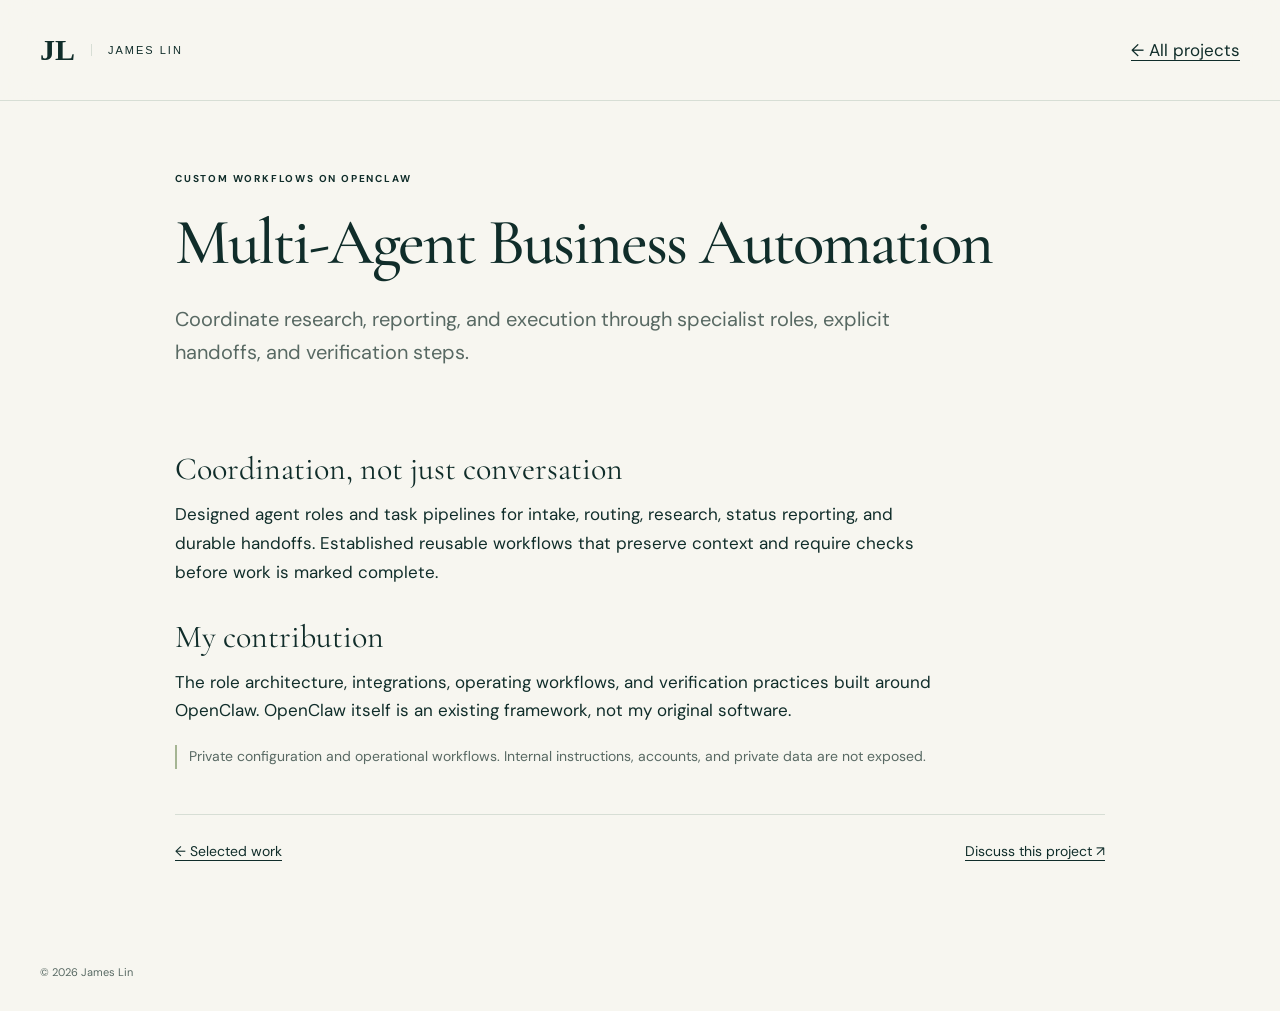
==== projects/agent-automation.html @ 4111d681 "Add privacy-safe project showcase, case studies and accessible motion" ====
<!doctype html><html lang="en"><head><meta charset="utf-8"><meta name="viewport" content="width=device-width,initial-scale=1"><title>Multi-Agent Business Automation — James Lin</title><meta name="description" content="Multi-Agent Business Automation: project case study by James Lin."><link rel="stylesheet" href="../assets/css/portfolio.css"><link rel="stylesheet" href="../assets/css/showcase.css"></head><body><a class="skip" href="#main">Skip to content</a><header class="header"><a class="brand" href="../index.html">JL<span>JAMES LIN</span></a><a href="../index.html#work">← All projects</a></header><main id="main" class="case-page"><p class="eyebrow">CUSTOM WORKFLOWS ON OPENCLAW</p><h1>Multi-Agent Business Automation</h1><p class="case-intro">Coordinate research, reporting, and execution through specialist roles, explicit handoffs, and verification steps.</p><div class="case"><h4>Coordination, not just conversation</h4><p>Designed agent roles and task pipelines for intake, routing, research, status reporting, and durable handoffs. Established reusable workflows that preserve context and require checks before work is marked complete.</p><h4>My contribution</h4><p>The role architecture, integrations, operating workflows, and verification practices built around OpenClaw. OpenClaw itself is an existing framework, not my original software.</p><p class="disclosure">Private configuration and operational workflows. Internal instructions, accounts, and private data are not exposed.</p></div><div class="case-next"><a href="../index.html#work">← Selected work</a><a href="mailto:silversnake@duck.com">Discuss this project ↗</a></div></main><footer>© 2026 James Lin</footer></body></html>
---- assets/css/portfolio.css ----
:root{--ink:#102d2a;--muted:#586963;--paper:#f7f6f0;--line:#d7ded5;--lime:#d5ec87}*{box-sizing:border-box}html{scroll-behavior:smooth;scroll-padding-top:90px}body{margin:0;background:var(--paper);color:var(--ink);font-family:Arial,Helvetica,sans-serif;font-size:16px;line-height:1.65}a{color:inherit;text-decoration-thickness:1px;text-underline-offset:4px}a:hover{text-decoration:underline}a:focus-visible,summary:focus-visible{outline:3px solid #8d540c;outline-offset:5px}.skip{position:fixed;left:15px;top:-100px;background:white;padding:12px;z-index:9}.skip:focus{top:10px}.header{max-width:1280px;margin:auto;padding:25px 40px;display:flex;align-items:center;justify-content:space-between;border-bottom:1px solid var(--line);gap:24px}.brand{font-family:Georgia,serif;font-size:30px;font-weight:bold;text-decoration:none;display:flex;align-items:center;gap:16px}.brand span{font:11px Arial,sans-serif;letter-spacing:2px;border-left:1px solid var(--line);padding-left:16px}.header nav{display:flex;gap:28px;align-items:center;font-size:13px}.header nav a{text-decoration:none}.nav-resume{border:1px solid var(--ink);border-radius:5px;padding:9px 16px}main{max-width:1280px;margin:auto}.hero{padding:86px 40px 68px;display:grid;grid-template-columns:1.25fr 1fr;gap:70px;align-items:center}.eyebrow{font-size:10px;letter-spacing:1.8px;font-weight:700;margin:0 0 22px}.dot{display:inline-block;width:7px;height:7px;border-radius:50%;background:#537454;margin-right:8px}h1,h2{font-family:Georgia,'Times New Roman',serif;font-weight:400;letter-spacing:-2px;line-height:1.06;margin:0}h1{font-size:clamp(48px,5.4vw,72px)}h2{font-size:46px}h3{line-height:1.25;letter-spacing:-.6px}p{margin:0 0 16px}.intro{font-size:18px;line-height:1.75;max-width:570px;margin:26px 0 30px;color:var(--muted)}.actions{display:flex;align-items:center;gap:24px;flex-wrap:wrap}.button{display:inline-flex;gap:30px;align-items:center;background:var(--ink);color:white;text-decoration:none;padding:14px 22px;border-radius:5px;font-size:13px;font-weight:bold}.text-link{font-size:13px;font-weight:bold}.hero-note{font-size:11px;color:var(--muted);margin:27px 0 0}.hero-note span{padding:0 8px}.system{background:#e9ede3;border:1px solid #cfd9cb;padding:26px;border-radius:10px}.system-top{display:flex;justify-content:space-between;font-size:9px;letter-spacing:1.2px;border-bottom:1px solid #ccd6c7;padding-bottom:16px;margin-bottom:20px}.flow>div{display:flex;gap:15px;align-items:center;background:var(--paper);border:1px solid #d4ddd0;border-radius:5px;padding:14px}.flow>div>span{font:12px Georgia;color:#647a60;border-right:1px solid var(--line);padding-right:13px}.flow p{font-size:13px;font-weight:bold;margin:0}.flow small{display:block;font-size:10px;font-weight:normal;color:var(--muted);margin-top:3px}.flow i{display:block;text-align:center;font-style:normal;font-size:16px;line-height:24px;color:#6c8165}.flow .flow-last{background:var(--ink);color:var(--paper);border-color:var(--ink)}.flow-last small,.flow .flow-last>span{color:#d2dfc9}.system-note{font-size:10px;color:var(--muted);margin:20px 0 0}.credentials{margin:0 40px;display:grid;grid-template-columns:1fr 1fr 1.2fr;border-top:1px solid var(--line);border-bottom:1px solid var(--line);padding:24px 0}.credentials p{padding:0 30px;margin:0;border-right:1px solid var(--line)}.credentials p:first-child{padding-left:0}.credentials p:last-child{border:0}.credentials strong{display:block;font-size:21px;letter-spacing:-.6px}.credentials span{font-size:12px;color:var(--muted)}.section{padding:78px 40px 0}.section-heading{display:flex;align-items:flex-end;justify-content:space-between;gap:45px;margin-bottom:32px}.section-heading .eyebrow{margin-bottom:14px}.section-heading>p{max-width:290px;font-size:13px;color:var(--muted);margin:0}.flagship{background:var(--ink);color:#f7f6f0;display:grid;grid-template-columns:1.15fr 1fr;gap:40px;padding:36px;border-radius:8px;margin-bottom:20px;align-items:center}.tags{display:flex;justify-content:space-between;align-items:center;gap:12px;font-size:9px;letter-spacing:1px;color:var(--muted)}.flagship .tags{color:#c3cfc1}.badge{display:inline-block;border:1px solid #d1d9cb;border-radius:3px;font-size:8px;font-weight:bold;letter-spacing:.7px;padding:4px 7px}.badge.light{border-color:#708578;color:#dceacb}.flagship h3{font-size:32px;margin:22px 0 10px}.flagship p{font-size:14px;color:#d0dad2}.flagship .project-lead{font-size:18px;color:#fff}.tech{font-size:11px;color:var(--muted);margin:20px 0}.flagship .tech{color:#c1d5b9}.workspace-visual{padding:23px;border:1px solid #50695c;border-radius:8px;background:#1c3932}.visual-bar{font-size:9px;letter-spacing:1px;display:flex;align-items:center;gap:10px;margin-bottom:24px}.visual-bar>span:last-child{margin-left:auto}.tiny-grid{font-size:22px;color:var(--lime)}.visual-grid{display:grid;grid-template-columns:1fr 1fr;gap:10px}.visual-grid>div{padding:19px 13px;background:#29473c;border:1px solid #496452;border-radius:5px}.visual-grid b{font-size:11px;color:var(--lime);display:block;margin-bottom:20px}.visual-grid strong{display:block;font-size:14px}.visual-grid small{font-size:10px;color:#d0dcca}.visual-bottom{font-size:8px;letter-spacing:.8px;margin-top:22px}.visual-bottom .dot{background:var(--lime)}.workspace-visual>p{font-size:9px;color:#bacbbc;margin:12px 0 0}.project-grid{display:grid;grid-template-columns:1fr 1fr;gap:20px}.project{padding:30px;background:#fffefa;border:1px solid var(--line);border-radius:8px;display:flex;flex-direction:column}.project h3{font-size:24px;margin:22px 0 14px;max-width:370px}.project>p{font-size:14px;color:var(--muted)}.project .tech{margin-top:auto;padding-top:12px}.project.wide{grid-column:1/-1;display:grid;grid-template-columns:1fr 1fr;gap:50px;background:#e9ede3}.wide h3{font-size:30px}.wide p{font-size:14px;color:var(--muted)}.wide details{align-self:center}.experimental{border-color:#9aaa92}details{border-top:1px solid var(--line);font-size:13px}.flagship details{border-color:#50695c}summary{list-style:none;cursor:pointer;font-weight:bold;padding:15px 0 0;display:flex;justify-content:space-between;gap:15px}summary::-webkit-details-marker{display:none}summary>span{font-size:18px;line-height:1}details[open] summary>span{transform:rotate(45deg)}.case{padding-top:16px}.case h4{font-size:13px;margin:10px 0 6px}.case p{font-size:13px;line-height:1.7}.case .disclosure{font-size:11px;color:var(--muted);border-left:2px solid #a5b593;padding-left:12px;margin:20px 0 3px}.flagship .disclosure{color:#c4d3c2}.about{display:grid;grid-template-columns:1fr 1fr;gap:85px}.about-intro{font-size:20px;margin-top:27px}.about>div>p:not(.eyebrow){color:var(--muted)}.about-facts>div{border-top:1px solid var(--line);padding:23px 0 18px}.about-facts .eyebrow{margin:0 0 10px}.about-facts h3{font-size:20px;margin:0 0 10px}.about-facts p:not(.eyebrow){font-size:13px;color:var(--muted);margin-bottom:0}.skills h2{font-size:36px}.skill-columns{display:grid;grid-template-columns:1fr 1fr 1fr;gap:36px;margin-top:30px}.skill-columns>div{border-top:1px solid var(--line)}.skill-columns h3{font-size:15px;margin:20px 0 12px}.skill-columns p{font-size:13px;color:var(--muted)}.earlier{padding:35px 40px 70px}.earlier summary{padding:20px 0}.earlier-links{display:flex;gap:14px 30px;flex-wrap:wrap;padding-bottom:20px}.contact{background:var(--ink);color:var(--paper);padding:60px;margin:0 40px;border-radius:8px}.contact .eyebrow{color:var(--lime)}.contact h2{font-size:56px}.contact>p:not(.eyebrow){color:#c5d3c6;max-width:510px;margin:24px 0}.contact .actions>a:not(.button){font-size:13px}.cream{background:var(--lime);color:var(--ink)}footer{max-width:1280px;margin:auto;padding:30px 40px;display:flex;justify-content:space-between;gap:20px;color:var(--muted);font-size:11px}
@media(max-width:950px){.hero{gap:35px;padding-top:55px}.hero h1{font-size:54px}.flagship{gap:25px;padding:27px}.flagship .tags{align-items:flex-start;flex-direction:column}.about{gap:45px}.section-heading h2{font-size:38px}}
@media(max-width:700px){.header{padding:19px 22px;gap:12px}.brand{font-size:27px}.brand span{display:none}.header nav{gap:16px;font-size:11px}.nav-resume{padding:7px 9px}.hero{grid-template-columns:1fr;padding:48px 22px 36px;gap:34px}.hero h1{font-size:52px;letter-spacing:-2px}.eyebrow{font-size:9px;letter-spacing:1.3px}.intro{font-size:16px;margin:23px 0}.system{padding:21px}.credentials{margin:0 22px;grid-template-columns:1fr;padding:8px 0}.credentials p,.credentials p:first-child{border-right:0;border-bottom:1px solid var(--line);padding:16px 0;display:flex;justify-content:space-between;align-items:center;gap:12px}.credentials strong{font-size:17px}.credentials span{font-size:10px;text-align:right;max-width:160px}.section{padding:50px 22px 0}.section-heading{display:block;margin-bottom:26px}.section-heading>p{margin-top:20px;max-width:none}.section-heading h2,h2{font-size:37px;letter-spacing:-1.4px}.flagship{grid-template-columns:1fr;padding:24px;gap:30px}.flagship h3{font-size:28px}.project-grid{grid-template-columns:1fr}.project{padding:24px}.project.wide{grid-template-columns:1fr;gap:0}.project h3{font-size:24px}.about{grid-template-columns:1fr;gap:25px}.skill-columns{grid-template-columns:1fr;gap:10px}.skills h2{font-size:34px}.earlier{padding:25px 22px 45px}.contact{margin:0 22px;padding:32px 25px}.contact h2{font-size:43px}.actions{gap:18px}.hero .actions{align-items:flex-start;flex-direction:column}footer{padding:25px 22px;flex-wrap:wrap;font-size:10px}footer>span:nth-child(2){display:none}.visual-grid strong{font-size:13px}.system-top{font-size:8px}}
@media(prefers-reduced-motion:reduce){html{scroll-behavior:auto}}
---- assets/css/showcase.css ----
@font-face{font-family:DM;src:url('../fonts/DMSans[opsz,wght].ttf') format('truetype');font-weight:100 1000;font-display:swap}@font-face{font-family:Cormorant;src:url('../fonts/CormorantGaramond[wght].ttf') format('truetype');font-weight:300 700;font-display:swap}
body{font-family:DM,Arial,sans-serif;font-size:17px}.header{position:sticky;top:0;z-index:20;background:rgba(247,246,240,.94);backdrop-filter:blur(18px)}.header nav a[aria-current]{color:#365b28;text-decoration:underline;text-decoration-thickness:2px}.header nav a{padding-top:8px;padding-bottom:8px}h1,h2{font-family:Cormorant,Georgia,serif;font-weight:500}.hero{position:relative;isolation:isolate;grid-template-columns:1.05fr 1fr;gap:40px;padding-top:95px;padding-bottom:100px;overflow:hidden}.hero>div:not(.ambient){position:relative;z-index:1}.hero h1{font-size:clamp(48px,5.6vw,77px);line-height:.99;letter-spacing:-2.3px}.hero h1 em{font-weight:400;color:#536c4a;font-style:italic}.hero .eyebrow{font-size:10px;letter-spacing:1.25px}.hero .intro{font-size:17px;max-width:480px}.hero-product{transform:translateY(var(--parallax,0px)) rotate(-2deg);background:#fffefa;border:1px solid #bdcab8;border-radius:12px;padding:8px;box-shadow:0 30px 65px -25px #16352c66;will-change:transform}.hero-product img{display:block;width:100%;height:auto;border-radius:4px}.browser-chrome{display:flex;justify-content:space-between;gap:15px;padding:8px 8px 13px;color:#647362;font-size:9px;letter-spacing:1px}.browser-chrome span{letter-spacing:3px;color:#abb9a1}.hero-product>p{font-size:10px;padding:8px;margin:0;color:#52634f}.product-label{position:absolute;right:15px;bottom:-25px;background:var(--ink);color:var(--paper);font-size:11px;padding:11px 16px;border-radius:4px;text-decoration:none;box-shadow:0 8px 20px #102d2a22}.ambient{position:absolute;inset:0;z-index:-1;overflow:hidden;pointer-events:none;background:radial-gradient(ellipse at 75% 50%,#e4ebd5 0,transparent 60%)}.orb{position:absolute;width:550px;height:550px;border-radius:45%;filter:blur(45px);opacity:.55;animation:drift 22s ease-in-out infinite alternate;background:radial-gradient(circle,#b8d98955,#e4eccc00 70%)}.orb.one{right:-70px;top:-100px}.orb.two{width:350px;height:350px;left:40%;bottom:-150px;animation-delay:-12s;background:radial-gradient(circle,#dfcfa066,#d9e4ce00 70%)}.orbit-lines{position:absolute;width:620px;height:620px;border:1px solid #57704c18;border-radius:50%;top:-80px;right:-150px;box-shadow:0 0 0 50px #57704c08,0 0 0 100px #57704c05;animation:orbit 40s linear infinite}.orbit-lines:after{content:'';position:absolute;width:12px;height:12px;top:130px;left:30px;border-radius:50%;background:#6b875e55;box-shadow:0 0 20px #7e9b6444}@keyframes drift{from{transform:translate(-35px,-20px) scale(1)}to{transform:translate(60px,50px) scale(1.25)}}@keyframes orbit{to{transform:rotate(360deg)}}.motion-toggle{position:absolute;bottom:22px;right:40px;border:1px solid #b6c4ae;background:#f7f6f0d9;color:#314d32;border-radius:20px;padding:8px 13px;font:11px DM,Arial;cursor:pointer;z-index:3}.motion-toggle:focus-visible,.lightbox button:focus-visible{outline:3px solid #8d540c;outline-offset:4px}.motion-paused .ambient *{animation-play-state:paused!important}.motion-paused .parallax-item{transform:rotate(-2deg)!important}
.section-heading h2{font-size:50px}.section-heading>p{font-size:14px}.flagship{grid-template-columns:1fr;gap:25px;padding:38px;position:relative}.flagship-copy{max-width:none;display:grid;grid-template-columns:1fr 1fr;column-gap:48px}.flagship-copy .tags{grid-column:1/-1;flex-direction:row}.flagship h3{font-size:36px;grid-column:1/-1;max-width:none}.flagship-copy .project-lead{font-family:Cormorant,Georgia;font-size:31px;line-height:1.15;max-width:450px}.flagship-copy>p:not(.project-lead){font-size:15px;max-width:520px}.flagship-copy .tech{grid-column:1/-1;margin:10px 0 0}.product-shot{margin:0;background:#25433a;padding:16px;border-radius:8px}.product-shot img{width:100%;height:auto;max-height:580px;object-fit:cover;object-position:top;display:block;border-radius:5px}.product-shot figcaption{color:#bacbbd;font-size:11px;margin-top:11px}.product-shot a{display:block;cursor:zoom-in}.case-link{display:flex;justify-content:space-between;align-items:center;text-decoration:none;padding-top:17px;border-top:1px solid var(--line);font-size:13px;font-weight:600;margin-top:20px}.flagship>.case-link{color:#e2eecb;border-color:#50695c}.project{transition:transform .3s,box-shadow .3s,border-color .3s;min-width:0}.project:hover{transform:translateY(-4px);box-shadow:0 15px 35px -25px #102d2a70;border-color:#9db28f}.project>p{font-size:15px}.project .tags{font-size:10px}.badge{font-size:9px}.card-visual{margin:-30px -30px 25px;overflow:hidden;background:#e7ece1;border-radius:8px 8px 0 0}.card-visual img{display:block;width:100%;height:auto}.card-visual figcaption{font-size:10px;padding:9px 15px;color:#52634f}.visual-card .tech{font-size:12px}.compact-project{background:transparent}.compact-project h3{font-size:22px}.compact-project .tech{font-size:11px}.project.wide{display:grid;grid-template-columns:1.15fr 1fr;gap:30px;align-items:center;background:#182f2d;color:#f7f6f0;padding:26px}.project.wide h3{font:44px Cormorant,Georgia;margin:20px 0 14px}.wide p,.wide .tech,.wide .tags{color:#c5d7c3}.wide .badge{border-color:#6f856b;color:#d5ec87}.spaceplan-film{margin:0;grid-row:span 2}.spaceplan-film video{display:block;width:100%;height:auto;border-radius:6px;background:#203732}.spaceplan-film figcaption{font-size:11px;line-height:1.6;color:#b4c9b3;margin-top:10px}.wide .case-link{border-color:#516a5d;margin-top:0;color:#e0ebc5}.about-intro{font:28px/1.25 Cormorant,Georgia}.about-facts h3{font-size:21px}.case-page{max-width:1000px;padding:70px 35px}.case-page h1{font-size:65px;max-width:850px}.case-page .case-intro{font-size:20px;color:var(--muted);margin:25px 0 35px;max-width:780px}.case-page figure{margin:30px 0}.case-page figure img{display:block;max-width:100%;height:auto;border-radius:10px;border:1px solid var(--line)}figcaption{font-size:12px;color:var(--muted);margin-top:12px}.case-page .case{max-width:760px;padding-top:15px}.case-page .case p{font-size:17px}.case-page .case h4{font:32px Cormorant,Georgia;margin:30px 0 12px}.case-page .case .disclosure{font-size:14px}.case-next{margin-top:45px;border-top:1px solid var(--line);padding-top:25px;display:flex;justify-content:space-between;font-size:14px;gap:20px}.lightbox{position:fixed;inset:0;z-index:100;background:#061a17ed;padding:65px 30px 30px;display:flex;align-items:center;justify-content:center}.lightbox[hidden]{display:none}.lightbox img{max-width:100%;max-height:100%;object-fit:contain;border-radius:5px}.lightbox button{position:absolute;right:24px;top:15px;padding:10px 18px;border:1px solid #9aa99b;border-radius:5px;color:white;background:#183d31;cursor:pointer;font:14px DM,Arial}.js-motion .reveal{transition:opacity .65s,translate .65s}.js-motion .reveal.pending{opacity:0;translate:0 20px}.reveal:not(.pending){opacity:1;translate:0 0}
@media(max-width:950px){.hero h1{font-size:59px}.hero{gap:27px}.hero .eyebrow{font-size:9px}.product-label{font-size:10px}.flagship-copy{column-gap:25px}.project.wide{grid-template-columns:1fr 1fr}}
@media(max-width:700px){.header{padding:15px 22px}.hero{padding:50px 22px 72px;grid-template-columns:1fr;gap:50px}.hero h1{font-size:56px;line-height:1.03;letter-spacing:-1.3px}.hero h1 br:last-child{display:none}.hero .eyebrow{max-width:290px;line-height:1.8}.hero .intro{font-size:16px}.hero-product{max-width:520px;width:100%;margin:auto}.hero .actions{flex-direction:row;align-items:center;gap:20px}.button{padding:13px 17px;font-size:12px;gap:15px}.hero-note{font-size:10px}.motion-toggle{right:22px;bottom:10px;font-size:10px}.credentials{margin-top:12px}.section-heading h2{font-size:39px}.flagship{padding:23px;gap:20px}.flagship-copy{display:block}.flagship .tags{flex-wrap:wrap;gap:10px}.flagship h3{font-size:29px}.flagship-copy .project-lead{font-size:27px}.flagship-copy>p:not(.project-lead){font-size:14px}.product-shot{padding:8px}.product-shot figcaption{font-size:10px}.card-visual{margin:-24px -24px 23px}.project.wide{display:flex;flex-direction:column;align-items:stretch;gap:20px;padding:22px}.spaceplan-film{order:0}.wide>div{order:1}.wide>.case-link{order:2}.wide h3{margin-top:14px}.case-page{padding:45px 22px}.case-page h1{font-size:45px;letter-spacing:-1px}.case-page .case-intro{font-size:17px}.case-next{flex-wrap:wrap}.lightbox{padding:65px 12px 18px}.credentials strong{font-size:16px}.badge{font-size:8px}}
@media(prefers-reduced-motion:reduce){.ambient *{animation:none!important}.parallax-item{transform:none!important}.project,.reveal{transition:none!important}.reveal.pending{opacity:1!important;translate:none!important}html{scroll-behavior:auto}}
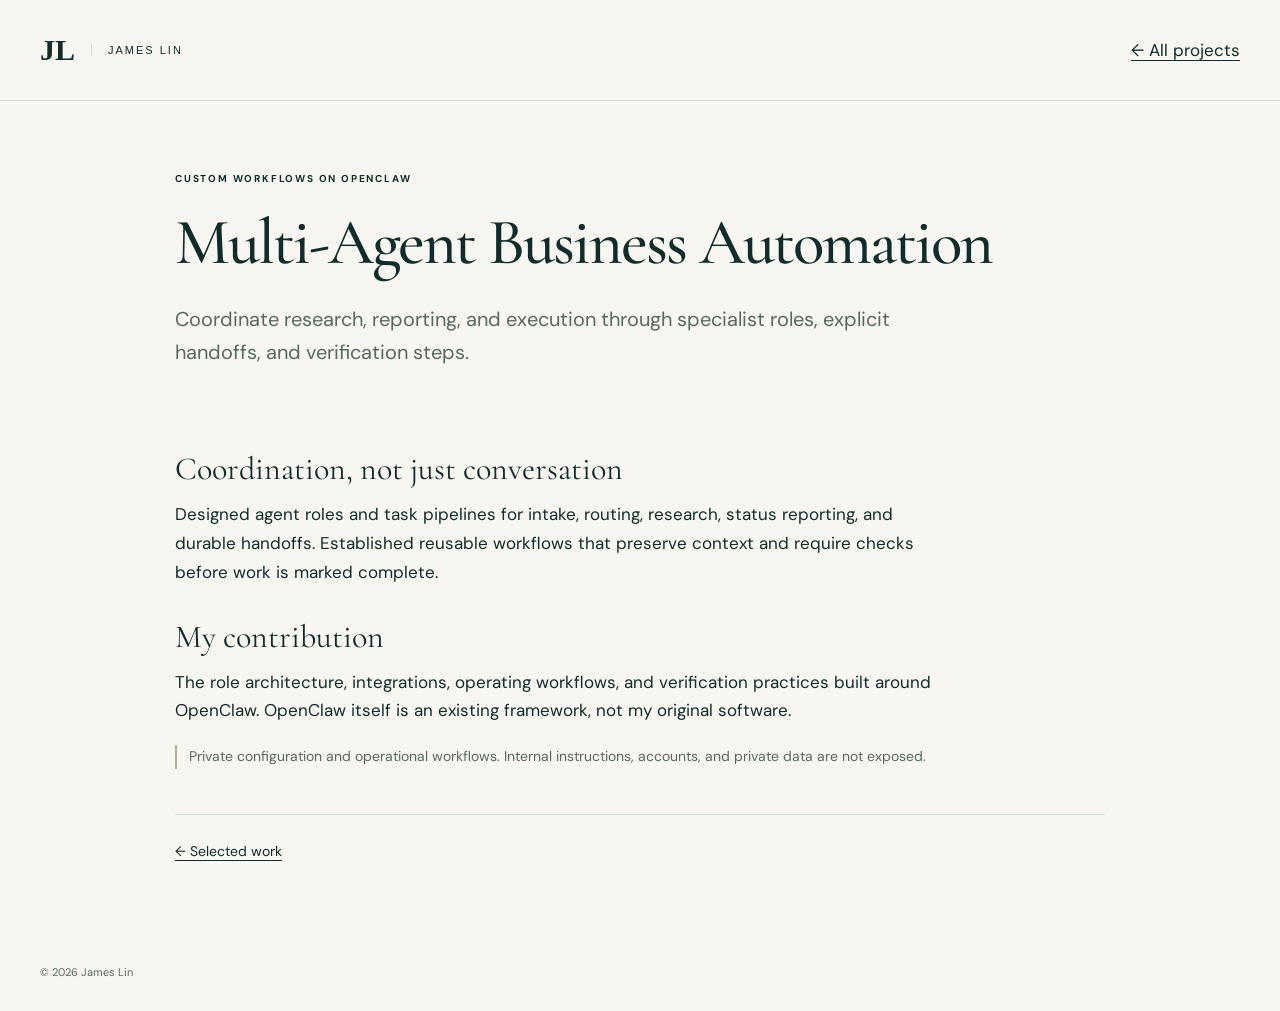
==== commit 9b03848a: "Remove project discussion buttons" ====
--- a/projects/agent-automation.html
+++ b/projects/agent-automation.html
@@ -1 +1 @@
-<!doctype html><html lang="en"><head><meta charset="utf-8"><meta name="viewport" content="width=device-width,initial-scale=1"><title>Multi-Agent Business Automation — James Lin</title><meta name="description" content="Multi-Agent Business Automation: project case study by James Lin."><link rel="stylesheet" href="../assets/css/portfolio.css"><link rel="stylesheet" href="../assets/css/showcase.css"></head><body><a class="skip" href="#main">Skip to content</a><header class="header"><a class="brand" href="../index.html">JL<span>JAMES LIN</span></a><a href="../index.html#work">← All projects</a></header><main id="main" class="case-page"><p class="eyebrow">CUSTOM WORKFLOWS ON OPENCLAW</p><h1>Multi-Agent Business Automation</h1><p class="case-intro">Coordinate research, reporting, and execution through specialist roles, explicit handoffs, and verification steps.</p><div class="case"><h4>Coordination, not just conversation</h4><p>Designed agent roles and task pipelines for intake, routing, research, status reporting, and durable handoffs. Established reusable workflows that preserve context and require checks before work is marked complete.</p><h4>My contribution</h4><p>The role architecture, integrations, operating workflows, and verification practices built around OpenClaw. OpenClaw itself is an existing framework, not my original software.</p><p class="disclosure">Private configuration and operational workflows. Internal instructions, accounts, and private data are not exposed.</p></div><div class="case-next"><a href="../index.html#work">← Selected work</a><a href="mailto:silversnake@duck.com">Discuss this project ↗</a></div></main><footer>© 2026 James Lin</footer></body></html>+<!doctype html><html lang="en"><head><meta charset="utf-8"><meta name="viewport" content="width=device-width,initial-scale=1"><title>Multi-Agent Business Automation — James Lin</title><meta name="description" content="Multi-Agent Business Automation: project case study by James Lin."><link rel="stylesheet" href="../assets/css/portfolio.css"><link rel="stylesheet" href="../assets/css/showcase.css"></head><body><a class="skip" href="#main">Skip to content</a><header class="header"><a class="brand" href="../index.html">JL<span>JAMES LIN</span></a><a href="../index.html#work">← All projects</a></header><main id="main" class="case-page"><p class="eyebrow">CUSTOM WORKFLOWS ON OPENCLAW</p><h1>Multi-Agent Business Automation</h1><p class="case-intro">Coordinate research, reporting, and execution through specialist roles, explicit handoffs, and verification steps.</p><div class="case"><h4>Coordination, not just conversation</h4><p>Designed agent roles and task pipelines for intake, routing, research, status reporting, and durable handoffs. Established reusable workflows that preserve context and require checks before work is marked complete.</p><h4>My contribution</h4><p>The role architecture, integrations, operating workflows, and verification practices built around OpenClaw. OpenClaw itself is an existing framework, not my original software.</p><p class="disclosure">Private configuration and operational workflows. Internal instructions, accounts, and private data are not exposed.</p></div><div class="case-next"><a href="../index.html#work">← Selected work</a></div></main><footer>© 2026 James Lin</footer></body></html>
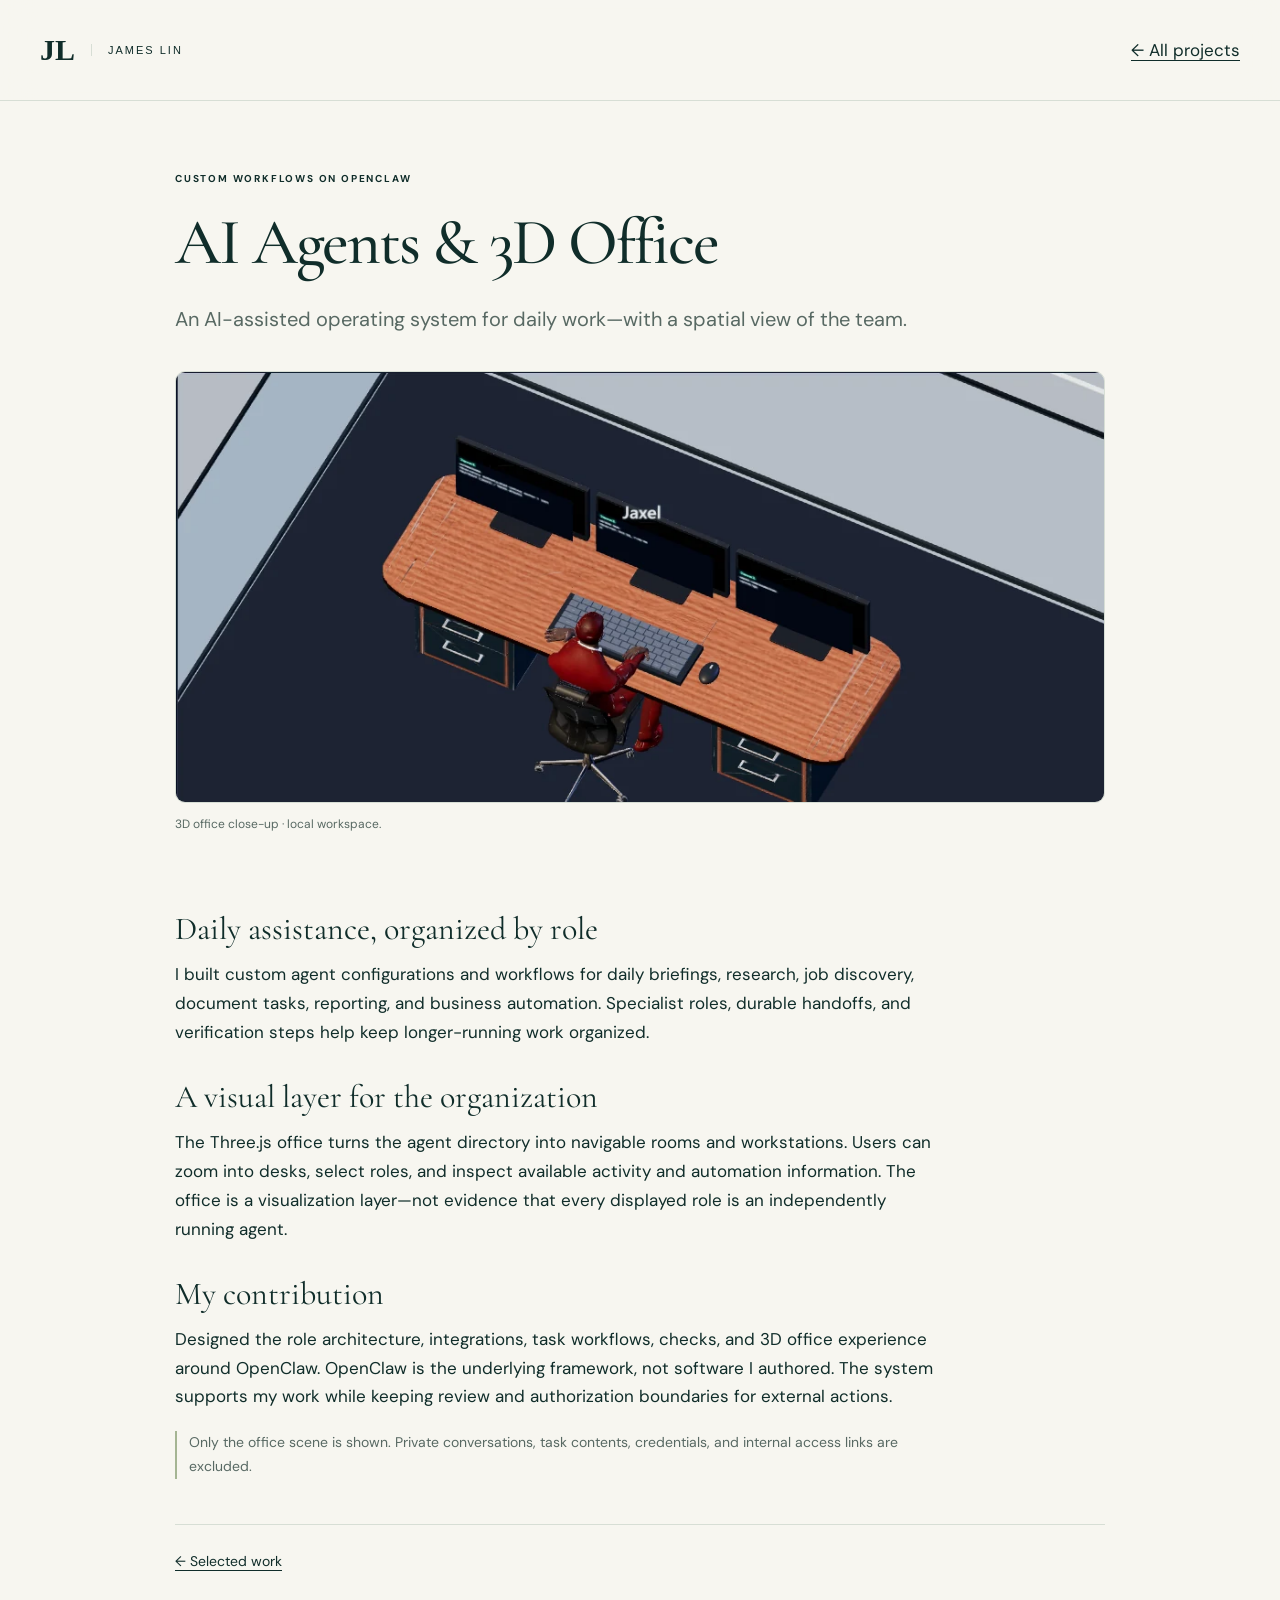
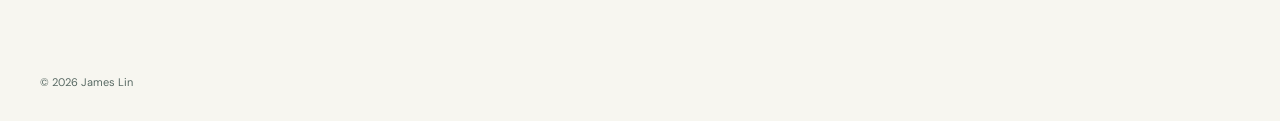
==== commit 907cd8eb: "Feature AI Waiter, Likeness Labs, agent office and course certificates" ====
--- a/projects/agent-automation.html
+++ b/projects/agent-automation.html
@@ -1 +1 @@
-<!doctype html><html lang="en"><head><meta charset="utf-8"><meta name="viewport" content="width=device-width,initial-scale=1"><title>Multi-Agent Business Automation — James Lin</title><meta name="description" content="Multi-Agent Business Automation: project case study by James Lin."><link rel="stylesheet" href="../assets/css/portfolio.css"><link rel="stylesheet" href="../assets/css/showcase.css"></head><body><a class="skip" href="#main">Skip to content</a><header class="header"><a class="brand" href="../index.html">JL<span>JAMES LIN</span></a><a href="../index.html#work">← All projects</a></header><main id="main" class="case-page"><p class="eyebrow">CUSTOM WORKFLOWS ON OPENCLAW</p><h1>Multi-Agent Business Automation</h1><p class="case-intro">Coordinate research, reporting, and execution through specialist roles, explicit handoffs, and verification steps.</p><div class="case"><h4>Coordination, not just conversation</h4><p>Designed agent roles and task pipelines for intake, routing, research, status reporting, and durable handoffs. Established reusable workflows that preserve context and require checks before work is marked complete.</p><h4>My contribution</h4><p>The role architecture, integrations, operating workflows, and verification practices built around OpenClaw. OpenClaw itself is an existing framework, not my original software.</p><p class="disclosure">Private configuration and operational workflows. Internal instructions, accounts, and private data are not exposed.</p></div><div class="case-next"><a href="../index.html#work">← Selected work</a></div></main><footer>© 2026 James Lin</footer></body></html>+<!doctype html><html lang="en"><head><meta charset="utf-8"><meta name="viewport" content="width=device-width,initial-scale=1"><title>AI Agents &amp;amp; 3D Office — James Lin</title><meta name="description" content="An AI-assisted operating system for daily work—with a spatial view of the team."><link rel="stylesheet" href="../assets/css/portfolio.css"><link rel="stylesheet" href="../assets/css/showcase.css"></head><body><a class="skip" href="#main">Skip to content</a><header class="header"><a class="brand" href="../index.html">JL<span>JAMES LIN</span></a><a href="../index.html#work">← All projects</a></header><main id="main" class="case-page"><p class="eyebrow">CUSTOM WORKFLOWS ON OPENCLAW</p><h1>AI Agents &amp; 3D Office</h1><p class="case-intro">An AI-assisted operating system for daily work—with a spatial view of the team.</p><figure><img src="../assets/showcase/agent-office.webp" alt="AI Agents &amp;amp; 3D Office interface"><figcaption>3D office close-up · local workspace.</figcaption></figure><div class="case"><h4>Daily assistance, organized by role</h4><p>I built custom agent configurations and workflows for daily briefings, research, job discovery, document tasks, reporting, and business automation. Specialist roles, durable handoffs, and verification steps help keep longer-running work organized.</p><h4>A visual layer for the organization</h4><p>The Three.js office turns the agent directory into navigable rooms and workstations. Users can zoom into desks, select roles, and inspect available activity and automation information. The office is a visualization layer—not evidence that every displayed role is an independently running agent.</p><h4>My contribution</h4><p>Designed the role architecture, integrations, task workflows, checks, and 3D office experience around OpenClaw. OpenClaw is the underlying framework, not software I authored. The system supports my work while keeping review and authorization boundaries for external actions.</p><p class="disclosure">Only the office scene is shown. Private conversations, task contents, credentials, and internal access links are excluded.</p></div><div class="case-next"><a href="../index.html#work">← Selected work</a></div></main><footer>© 2026 James Lin</footer></body></html>
--- a/assets/css/showcase.css
+++ b/assets/css/showcase.css
@@ -4,3 +4,6 @@
 @media(max-width:950px){.hero h1{font-size:59px}.hero{gap:27px}.hero .eyebrow{font-size:9px}.product-label{font-size:10px}.flagship-copy{column-gap:25px}.project.wide{grid-template-columns:1fr 1fr}}
 @media(max-width:700px){.header{padding:15px 22px}.hero{padding:50px 22px 72px;grid-template-columns:1fr;gap:50px}.hero h1{font-size:56px;line-height:1.03;letter-spacing:-1.3px}.hero h1 br:last-child{display:none}.hero .eyebrow{max-width:290px;line-height:1.8}.hero .intro{font-size:16px}.hero-product{max-width:520px;width:100%;margin:auto}.hero .actions{flex-direction:row;align-items:center;gap:20px}.button{padding:13px 17px;font-size:12px;gap:15px}.hero-note{font-size:10px}.motion-toggle{right:22px;bottom:10px;font-size:10px}.credentials{margin-top:12px}.section-heading h2{font-size:39px}.flagship{padding:23px;gap:20px}.flagship-copy{display:block}.flagship .tags{flex-wrap:wrap;gap:10px}.flagship h3{font-size:29px}.flagship-copy .project-lead{font-size:27px}.flagship-copy>p:not(.project-lead){font-size:14px}.product-shot{padding:8px}.product-shot figcaption{font-size:10px}.card-visual{margin:-24px -24px 23px}.project.wide{display:flex;flex-direction:column;align-items:stretch;gap:20px;padding:22px}.spaceplan-film{order:0}.wide>div{order:1}.wide>.case-link{order:2}.wide h3{margin-top:14px}.case-page{padding:45px 22px}.case-page h1{font-size:45px;letter-spacing:-1px}.case-page .case-intro{font-size:17px}.case-next{flex-wrap:wrap}.lightbox{padding:65px 12px 18px}.credentials strong{font-size:16px}.badge{font-size:8px}}
 @media(prefers-reduced-motion:reduce){.ambient *{animation:none!important}.parallax-item{transform:none!important}.project,.reveal{transition:none!important}.reveal.pending{opacity:1!important;translate:none!important}html{scroll-behavior:auto}}
+
+/* Project expansion and certificate collection */
+.image-preview{display:block;cursor:zoom-in}.card-visual img{aspect-ratio:1.44;object-fit:cover;object-position:top}.certificate-highlights{display:flex;gap:10px;flex-wrap:wrap;margin:24px 0}.certificate-highlights span{border:1px solid var(--line);border-radius:30px;padding:8px 14px;font-size:12px}.certificate-library{border-top:1px solid var(--line);border-bottom:1px solid var(--line);margin:25px 0}.certificate-library summary{padding:22px 0;cursor:pointer;font-size:18px;font-weight:600;display:flex;justify-content:space-between}.certificate-grid{display:grid;grid-template-columns:repeat(3,minmax(0,1fr));gap:14px;padding-bottom:28px}.certificate-grid a{display:flex;flex-direction:column;gap:16px;justify-content:space-between;border:1px solid var(--line);border-radius:8px;padding:20px;text-decoration:none;background:#fffefa}.certificate-grid a:hover{border-color:#6b875e;background:#eff3e8}.certificate-grid span{font-size:14px;line-height:1.5}.certificate-grid small{font-size:11px;color:#52634f}.certifications>.text-link{font-size:13px}.header nav{flex-wrap:wrap}@media(max-width:700px){.certificate-grid{grid-template-columns:1fr 1fr}.header{gap:12px;flex-wrap:wrap}.header nav{gap:14px}.header nav a{font-size:11px}}@media(max-width:400px){.certificate-grid{grid-template-columns:1fr}.header nav{gap:12px}.certificate-library summary{font-size:16px}}
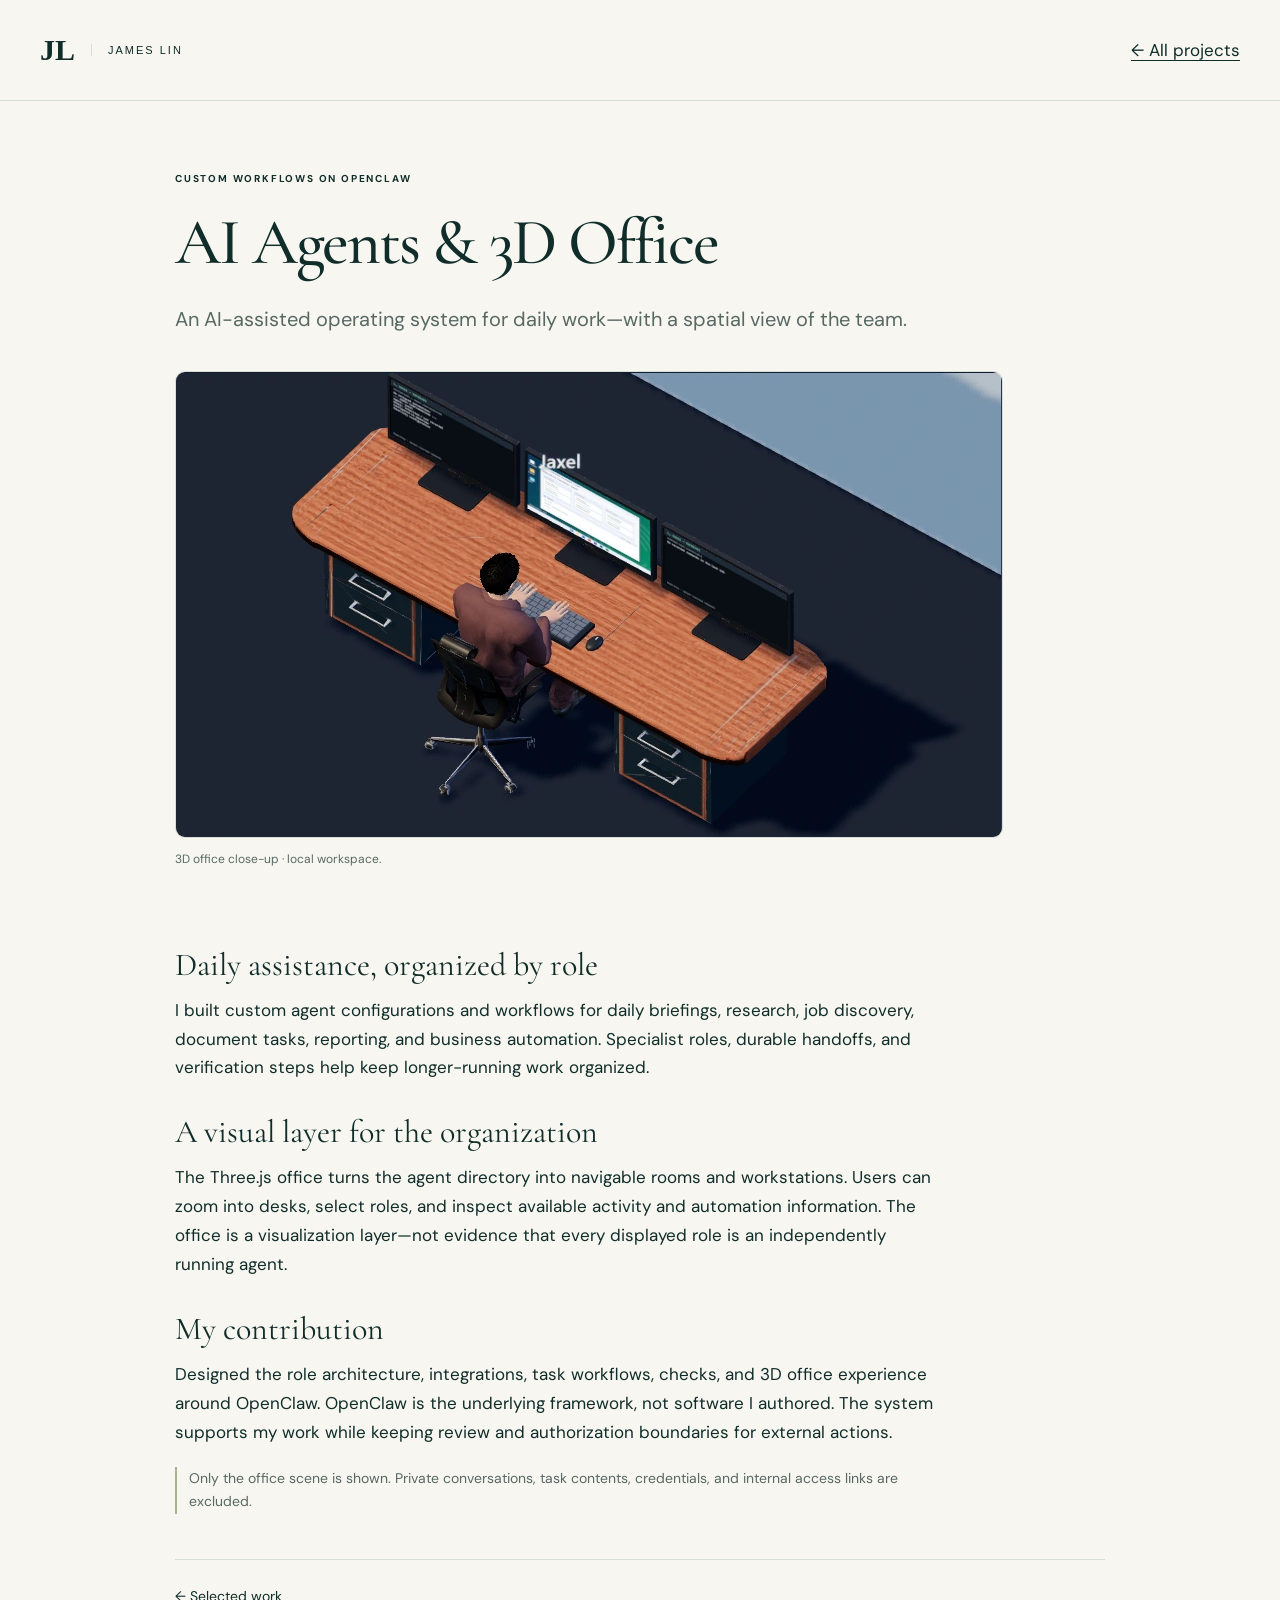
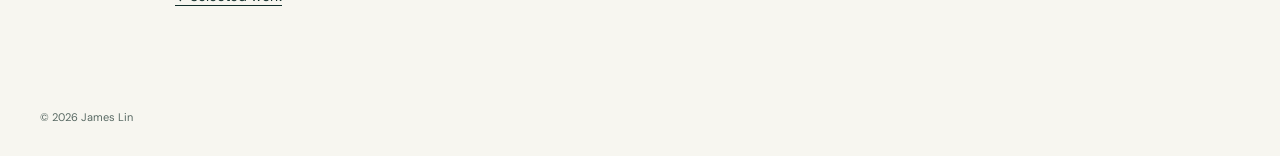
==== commit 985353a2: "Refine project imagery with Mira, current office and Likeness process" ====
--- a/projects/agent-automation.html
+++ b/projects/agent-automation.html
@@ -1 +1 @@
-<!doctype html><html lang="en"><head><meta charset="utf-8"><meta name="viewport" content="width=device-width,initial-scale=1"><title>AI Agents &amp;amp; 3D Office — James Lin</title><meta name="description" content="An AI-assisted operating system for daily work—with a spatial view of the team."><link rel="stylesheet" href="../assets/css/portfolio.css"><link rel="stylesheet" href="../assets/css/showcase.css"></head><body><a class="skip" href="#main">Skip to content</a><header class="header"><a class="brand" href="../index.html">JL<span>JAMES LIN</span></a><a href="../index.html#work">← All projects</a></header><main id="main" class="case-page"><p class="eyebrow">CUSTOM WORKFLOWS ON OPENCLAW</p><h1>AI Agents &amp; 3D Office</h1><p class="case-intro">An AI-assisted operating system for daily work—with a spatial view of the team.</p><figure><img src="../assets/showcase/agent-office.webp" alt="AI Agents &amp;amp; 3D Office interface"><figcaption>3D office close-up · local workspace.</figcaption></figure><div class="case"><h4>Daily assistance, organized by role</h4><p>I built custom agent configurations and workflows for daily briefings, research, job discovery, document tasks, reporting, and business automation. Specialist roles, durable handoffs, and verification steps help keep longer-running work organized.</p><h4>A visual layer for the organization</h4><p>The Three.js office turns the agent directory into navigable rooms and workstations. Users can zoom into desks, select roles, and inspect available activity and automation information. The office is a visualization layer—not evidence that every displayed role is an independently running agent.</p><h4>My contribution</h4><p>Designed the role architecture, integrations, task workflows, checks, and 3D office experience around OpenClaw. OpenClaw is the underlying framework, not software I authored. The system supports my work while keeping review and authorization boundaries for external actions.</p><p class="disclosure">Only the office scene is shown. Private conversations, task contents, credentials, and internal access links are excluded.</p></div><div class="case-next"><a href="../index.html#work">← Selected work</a></div></main><footer>© 2026 James Lin</footer></body></html>+<!doctype html><html lang="en"><head><meta charset="utf-8"><meta name="viewport" content="width=device-width,initial-scale=1"><title>AI Agents &amp;amp; 3D Office — James Lin</title><meta name="description" content="An AI-assisted operating system for daily work—with a spatial view of the team."><link rel="stylesheet" href="../assets/css/portfolio.css"><link rel="stylesheet" href="../assets/css/showcase.css"></head><body><a class="skip" href="#main">Skip to content</a><header class="header"><a class="brand" href="../index.html">JL<span>JAMES LIN</span></a><a href="../index.html#work">← All projects</a></header><main id="main" class="case-page"><p class="eyebrow">CUSTOM WORKFLOWS ON OPENCLAW</p><h1>AI Agents &amp; 3D Office</h1><p class="case-intro">An AI-assisted operating system for daily work—with a spatial view of the team.</p><figure><img src="../assets/showcase/agent-office-current.webp" alt="AI Agents &amp;amp; 3D Office interface"><figcaption>3D office close-up · local workspace.</figcaption></figure><div class="case"><h4>Daily assistance, organized by role</h4><p>I built custom agent configurations and workflows for daily briefings, research, job discovery, document tasks, reporting, and business automation. Specialist roles, durable handoffs, and verification steps help keep longer-running work organized.</p><h4>A visual layer for the organization</h4><p>The Three.js office turns the agent directory into navigable rooms and workstations. Users can zoom into desks, select roles, and inspect available activity and automation information. The office is a visualization layer—not evidence that every displayed role is an independently running agent.</p><h4>My contribution</h4><p>Designed the role architecture, integrations, task workflows, checks, and 3D office experience around OpenClaw. OpenClaw is the underlying framework, not software I authored. The system supports my work while keeping review and authorization boundaries for external actions.</p><p class="disclosure">Only the office scene is shown. Private conversations, task contents, credentials, and internal access links are excluded.</p></div><div class="case-next"><a href="../index.html#work">← Selected work</a></div></main><footer>© 2026 James Lin</footer></body></html>
